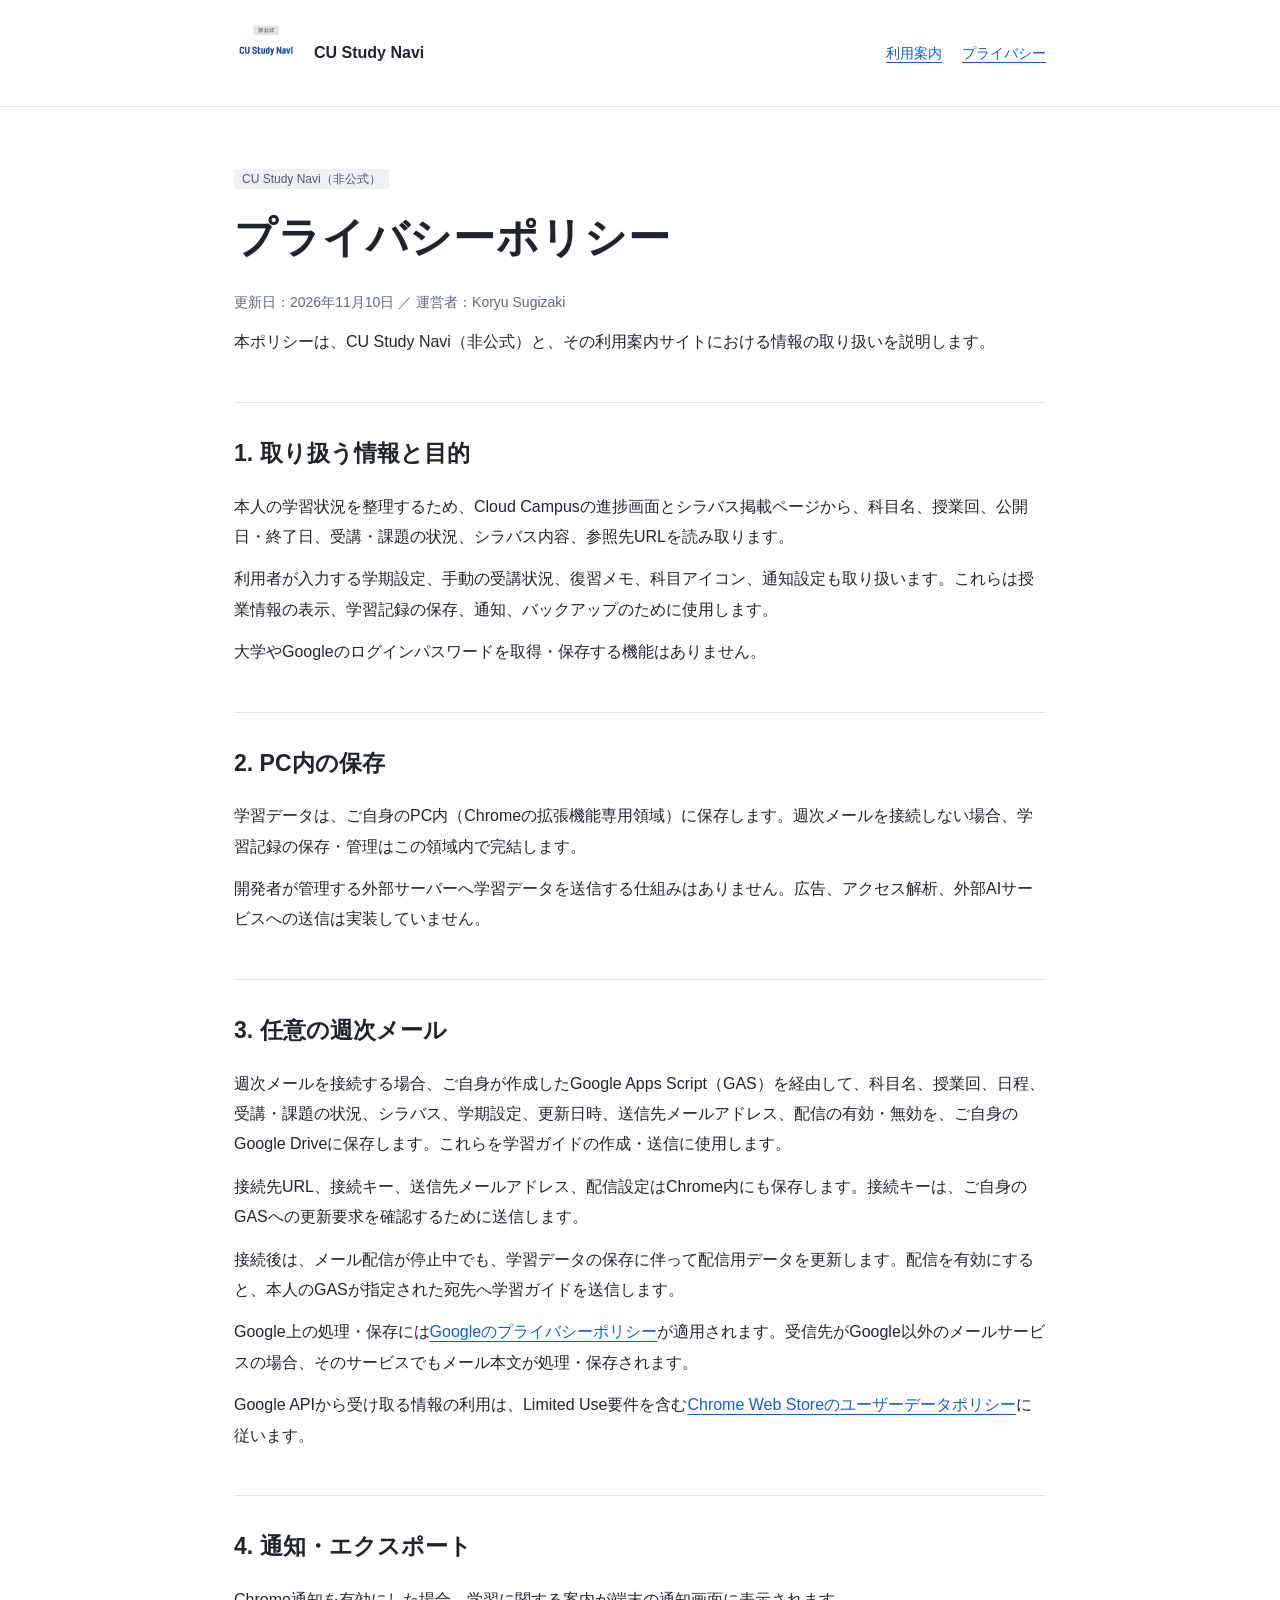
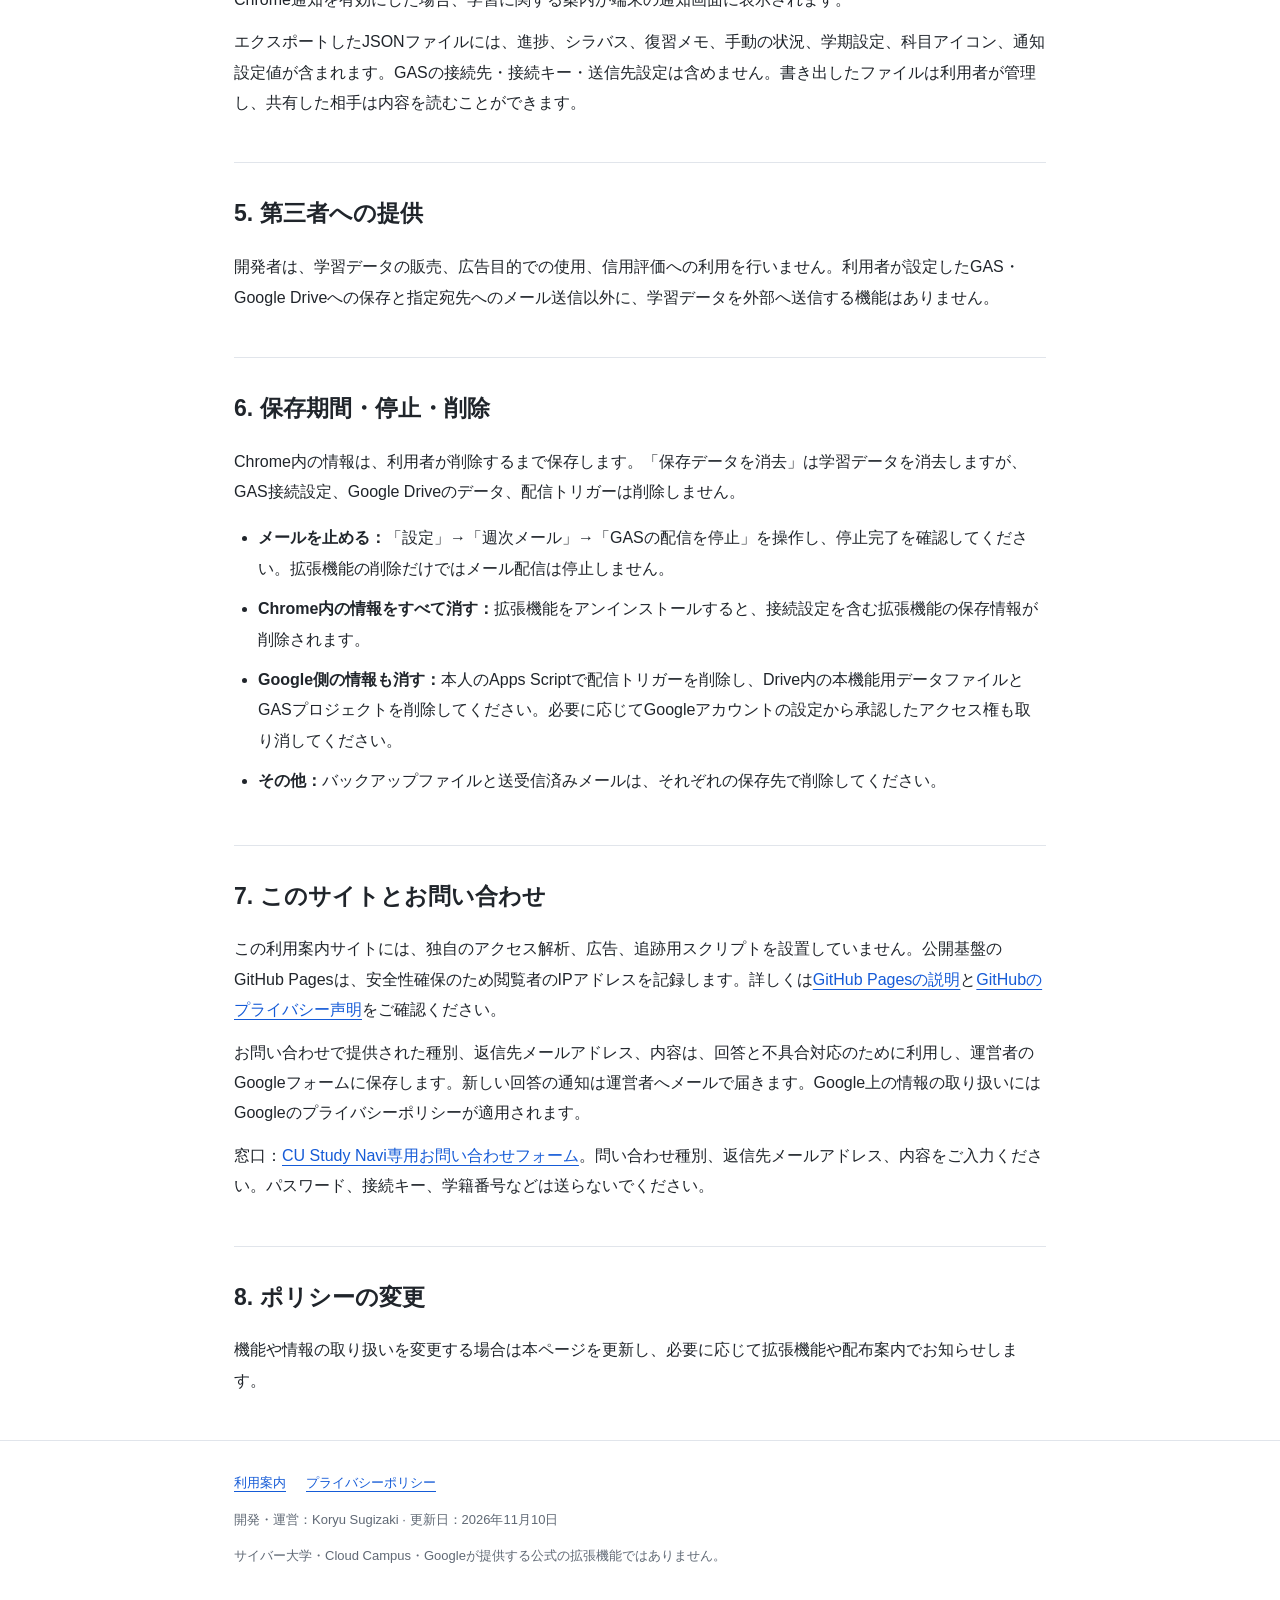
==== privacy.html @ 0a4404a7 "Add files via upload" ====
<!doctype html><html lang="ja"><head><meta charset="utf-8"><meta name="viewport" content="width=device-width,initial-scale=1"><meta name="description" content="CU Study Navi（非公式）の利用案内とデータの取り扱い。"><meta name="referrer" content="strict-origin-when-cross-origin"><title>プライバシーポリシー | CU Study Navi（非公式）</title><link rel="icon" href="icon.png"><link rel="stylesheet" href="style.css"></head><body><header><div class="wrap"><a href="index.html" aria-label="CU Study Navi ホーム"><img src="icon.png" alt="CU Study Navi 非公式" width="64" height="64"></a><strong>CU Study Navi</strong><nav aria-label="メイン"><a href="index.html">利用案内</a><a href="privacy.html">プライバシー</a></nav></div></header><main class="wrap"><div class="hero"><span class="badge">CU Study Navi（非公式）</span><h1>プライバシーポリシー</h1><p class="muted">更新日：2026年11月10日 ／ 運営者：Koryu Sugizaki</p><p>本ポリシーは、CU Study Navi（非公式）と、その利用案内サイトにおける情報の取り扱いを説明します。</p></div>
<section><h2>1. 取り扱う情報と目的</h2><p>本人の学習状況を整理するため、Cloud Campusの進捗画面とシラバス掲載ページから、科目名、授業回、公開日・終了日、受講・課題の状況、シラバス内容、参照先URLを読み取ります。</p><p>利用者が入力する学期設定、手動の受講状況、復習メモ、科目アイコン、通知設定も取り扱います。これらは授業情報の表示、学習記録の保存、通知、バックアップのために使用します。</p><p>大学やGoogleのログインパスワードを取得・保存する機能はありません。</p></section>
<section><h2>2. PC内の保存</h2><p>学習データは、ご自身のPC内（Chromeの拡張機能専用領域）に保存します。週次メールを接続しない場合、学習記録の保存・管理はこの領域内で完結します。</p><p>開発者が管理する外部サーバーへ学習データを送信する仕組みはありません。広告、アクセス解析、外部AIサービスへの送信は実装していません。</p></section>
<section><h2>3. 任意の週次メール</h2><p>週次メールを接続する場合、ご自身が作成したGoogle Apps Script（GAS）を経由して、科目名、授業回、日程、受講・課題の状況、シラバス、学期設定、更新日時、送信先メールアドレス、配信の有効・無効を、ご自身のGoogle Driveに保存します。これらを学習ガイドの作成・送信に使用します。</p><p>接続先URL、接続キー、送信先メールアドレス、配信設定はChrome内にも保存します。接続キーは、ご自身のGASへの更新要求を確認するために送信します。</p><p>接続後は、メール配信が停止中でも、学習データの保存に伴って配信用データを更新します。配信を有効にすると、本人のGASが指定された宛先へ学習ガイドを送信します。</p><p>Google上の処理・保存には<a href="https://policies.google.com/privacy?hl=ja">Googleのプライバシーポリシー</a>が適用されます。受信先がGoogle以外のメールサービスの場合、そのサービスでもメール本文が処理・保存されます。</p><p>Google APIから受け取る情報の利用は、Limited Use要件を含む<a href="https://developer.chrome.com/docs/webstore/program-policies/user-data">Chrome Web Storeのユーザーデータポリシー</a>に従います。</p></section>
<section><h2>4. 通知・エクスポート</h2><p>Chrome通知を有効にした場合、学習に関する案内が端末の通知画面に表示されます。</p><p>エクスポートしたJSONファイルには、進捗、シラバス、復習メモ、手動の状況、学期設定、科目アイコン、通知設定値が含まれます。GASの接続先・接続キー・送信先設定は含めません。書き出したファイルは利用者が管理し、共有した相手は内容を読むことができます。</p></section>
<section><h2>5. 第三者への提供</h2><p>開発者は、学習データの販売、広告目的での使用、信用評価への利用を行いません。利用者が設定したGAS・Google Driveへの保存と指定宛先へのメール送信以外に、学習データを外部へ送信する機能はありません。</p></section>
<section><h2>6. 保存期間・停止・削除</h2><p>Chrome内の情報は、利用者が削除するまで保存します。「保存データを消去」は学習データを消去しますが、GAS接続設定、Google Driveのデータ、配信トリガーは削除しません。</p><ul><li><strong>メールを止める：</strong>「設定」→「週次メール」→「GASの配信を停止」を操作し、停止完了を確認してください。拡張機能の削除だけではメール配信は停止しません。</li><li><strong>Chrome内の情報をすべて消す：</strong>拡張機能をアンインストールすると、接続設定を含む拡張機能の保存情報が削除されます。</li><li><strong>Google側の情報も消す：</strong>本人のApps Scriptで配信トリガーを削除し、Drive内の本機能用データファイルとGASプロジェクトを削除してください。必要に応じてGoogleアカウントの設定から承認したアクセス権も取り消してください。</li><li><strong>その他：</strong>バックアップファイルと送受信済みメールは、それぞれの保存先で削除してください。</li></ul></section>
<section><h2>7. このサイトとお問い合わせ</h2><p>この利用案内サイトには、独自のアクセス解析、広告、追跡用スクリプトを設置していません。公開基盤のGitHub Pagesは、安全性確保のため閲覧者のIPアドレスを記録します。詳しくは<a href="https://docs.github.com/en/pages/getting-started-with-github-pages/what-is-github-pages">GitHub Pagesの説明</a>と<a href="https://docs.github.com/en/site-policy/privacy-policies/github-general-privacy-statement">GitHubのプライバシー声明</a>をご確認ください。</p><p>お問い合わせで提供された種別、返信先メールアドレス、内容は、回答と不具合対応のために利用し、運営者のGoogleフォームに保存します。新しい回答の通知は運営者へメールで届きます。Google上の情報の取り扱いにはGoogleのプライバシーポリシーが適用されます。</p><p>窓口：<a href="https://docs.google.com/forms/d/e/1FAIpQLSd-oQjV-L4VIlmDB4wxQMtsLl2iQCh0BJSWZkYZmxQZ9X4MyQ/viewform">CU Study Navi専用お問い合わせフォーム</a>。問い合わせ種別、返信先メールアドレス、内容をご入力ください。パスワード、接続キー、学籍番号などは送らないでください。</p></section>
<section><h2>8. ポリシーの変更</h2><p>機能や情報の取り扱いを変更する場合は本ページを更新し、必要に応じて拡張機能や配布案内でお知らせします。</p></section></main><footer><div class="wrap"><a href="index.html">利用案内</a><a href="privacy.html">プライバシーポリシー</a><p>開発・運営：Koryu Sugizaki · 更新日：2026年11月10日</p><p>サイバー大学・Cloud Campus・Googleが提供する公式の拡張機能ではありません。</p></div></footer></body></html>
---- style.css ----
*{box-sizing:border-box}html{scroll-behavior:smooth}body{margin:0;color:#20252b;background:#fff;font:16px/1.9 -apple-system,BlinkMacSystemFont,"Segoe UI","Noto Sans JP",sans-serif}a{color:#155bd7;text-underline-offset:4px}a:focus-visible,summary:focus-visible{outline:3px solid #155bd7;outline-offset:5px}.wrap{max-width:860px;margin:auto;padding:0 24px}header{border-bottom:1px solid #e1e5eb}header .wrap{display:flex;align-items:center;gap:16px;padding-top:16px;padding-bottom:16px}header img{width:64px;height:64px}nav{margin-left:auto;display:flex;gap:20px;font-size:14px}.badge{font-size:12px;background:#eef0f2;padding:3px 8px;border-radius:3px;color:#525963}.hero{padding:56px 0 32px}h1{font-size:clamp(28px,5vw,42px);line-height:1.5;letter-spacing:.02em;margin:12px 0 20px}h2{font-size:23px;line-height:1.6;margin:0 0 20px}h3{font-size:17px}section{padding:32px 0;border-top:1px solid #e1e5eb}p{margin:12px 0}li{margin:10px 0}ol,ul{padding-left:1.5em}.muted{color:#606975;font-size:14px}.note{border-left:3px solid #155bd7;padding:12px 20px;background:#f6f8fc}.grid{display:grid;grid-template-columns:1fr 1fr;gap:24px}.grid div{padding:16px 0}details{border-bottom:1px solid #e1e5eb;padding:16px 0}summary{cursor:pointer;font-weight:600}footer{padding:30px 0;border-top:1px solid #e1e5eb;font-size:13px;color:#606975}footer a{margin-right:20px}@media(max-width:600px){nav{gap:12px}header strong{display:none}.hero{padding:32px 0 24px}.grid{grid-template-columns:1fr;gap:0}.wrap{padding-left:20px;padding-right:20px}}
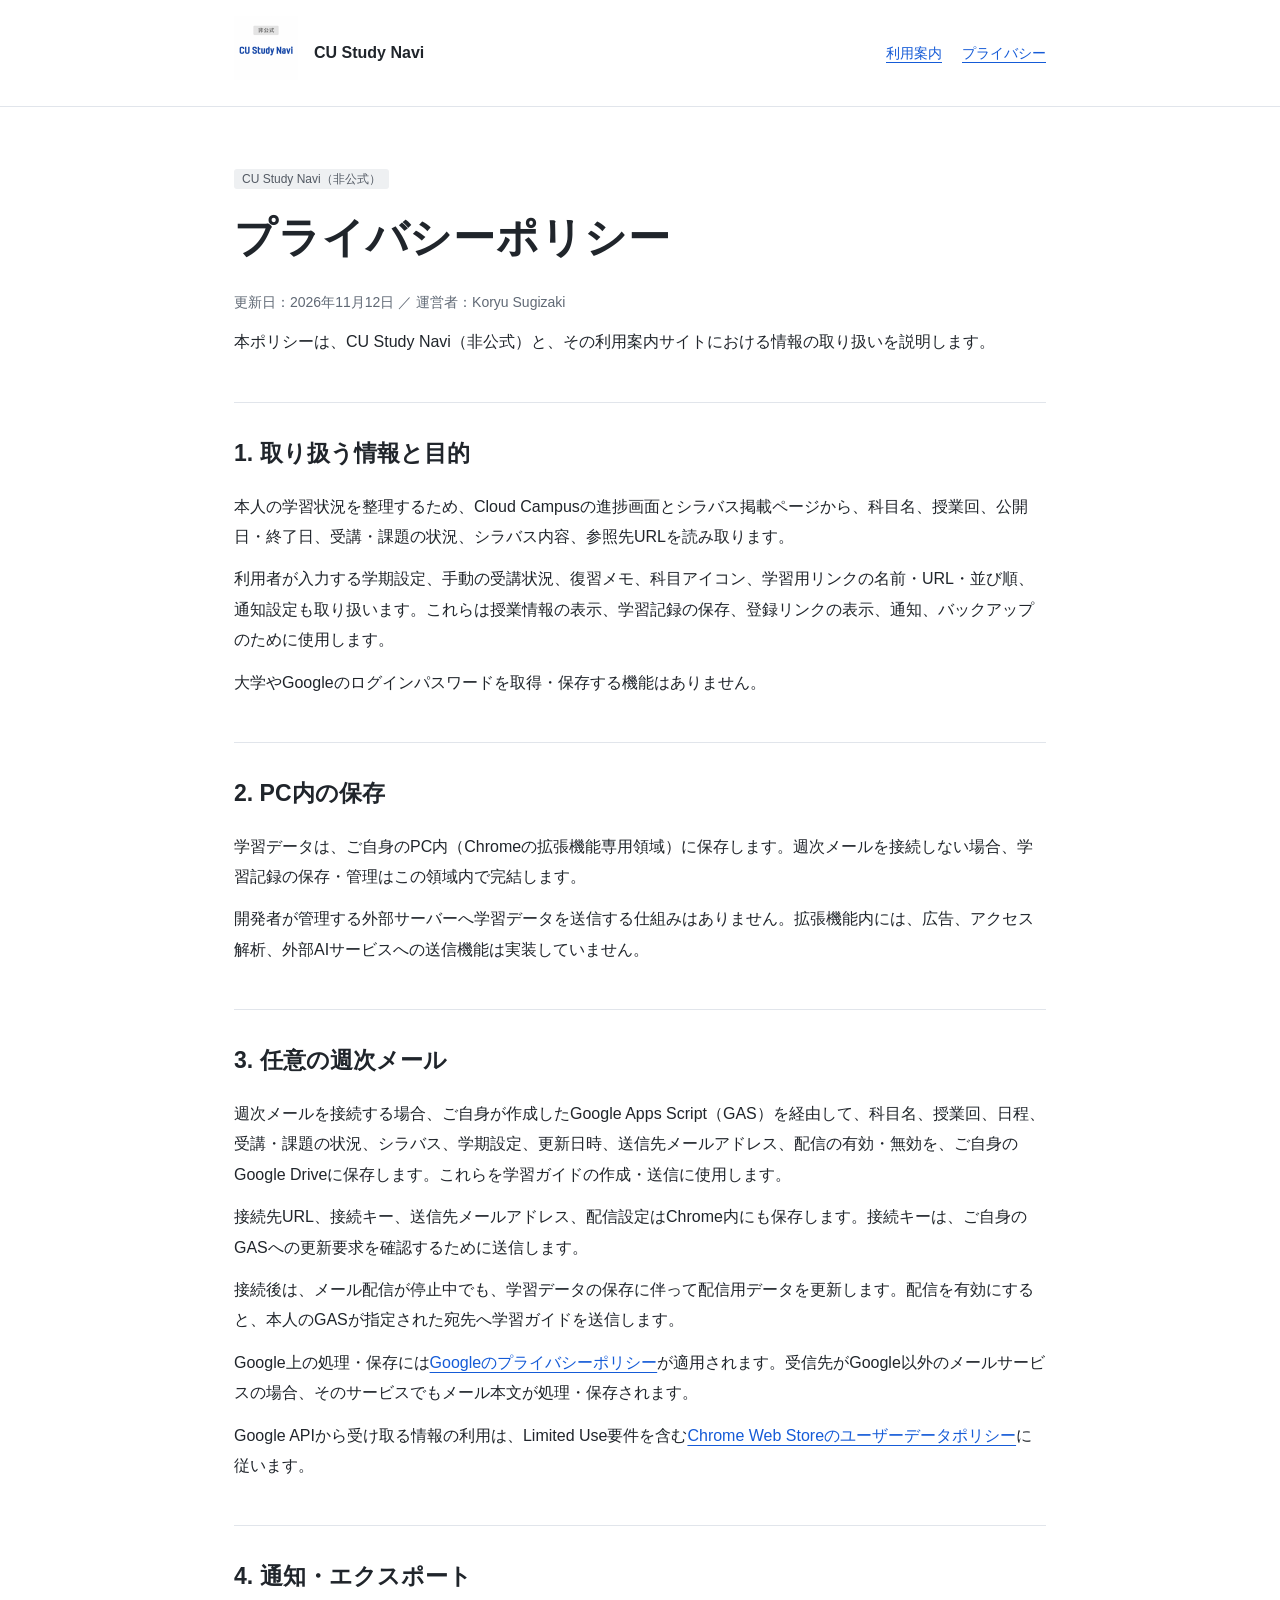
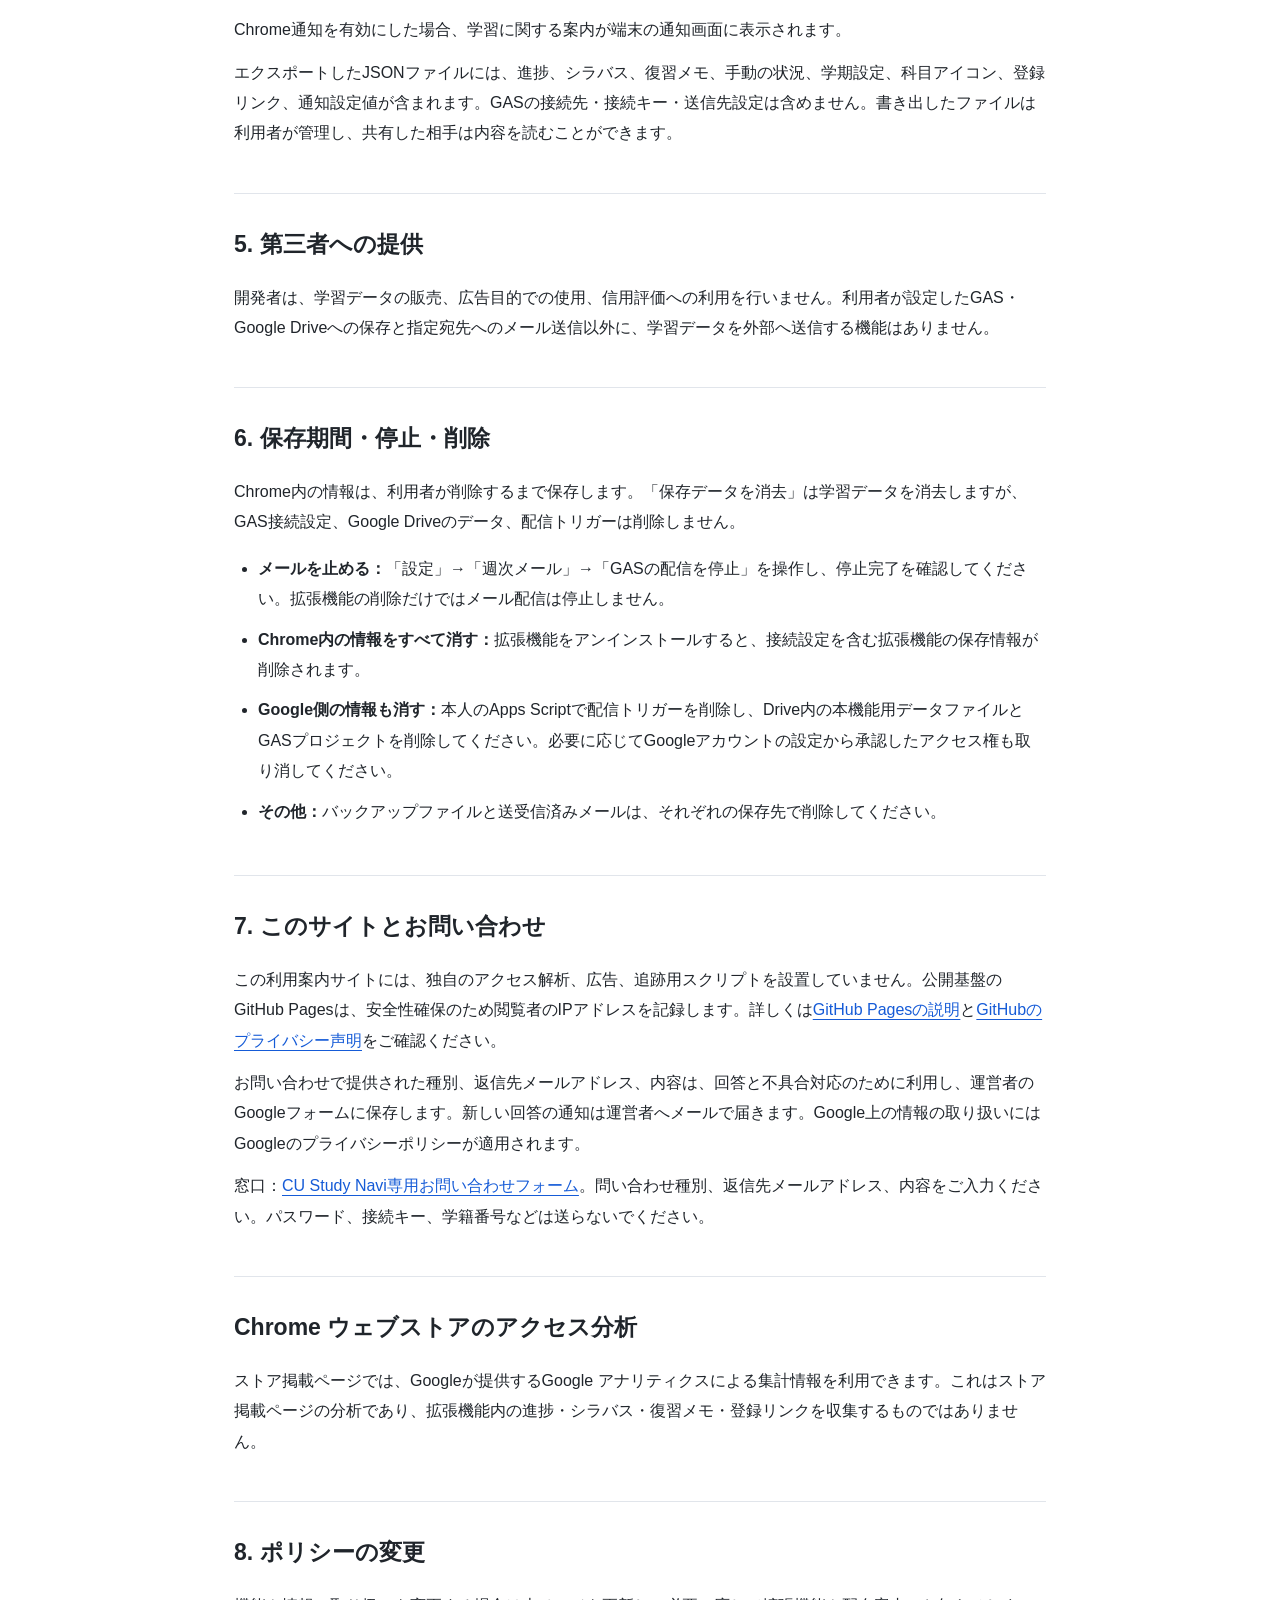
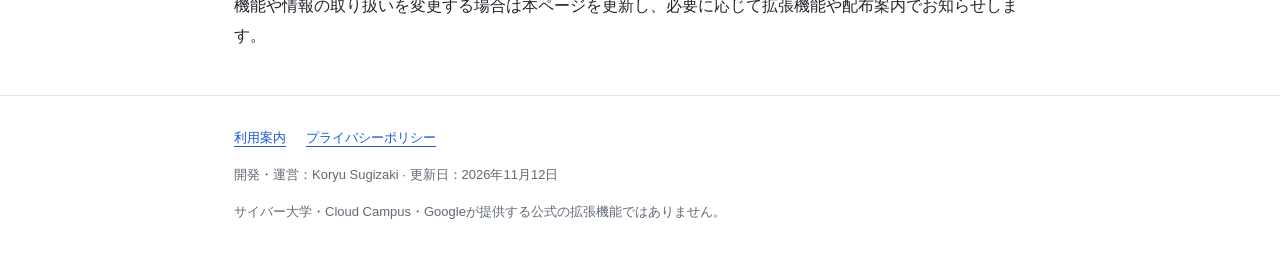
==== commit 67170aad: "Update support pages for version 0.6.8" ====
--- a/privacy.html
+++ b/privacy.html
@@ -1,9 +1,10 @@
-<!doctype html><html lang="ja"><head><meta charset="utf-8"><meta name="viewport" content="width=device-width,initial-scale=1"><meta name="description" content="CU Study Navi（非公式）の利用案内とデータの取り扱い。"><meta name="referrer" content="strict-origin-when-cross-origin"><title>プライバシーポリシー | CU Study Navi（非公式）</title><link rel="icon" href="icon.png"><link rel="stylesheet" href="style.css"></head><body><header><div class="wrap"><a href="index.html" aria-label="CU Study Navi ホーム"><img src="icon.png" alt="CU Study Navi 非公式" width="64" height="64"></a><strong>CU Study Navi</strong><nav aria-label="メイン"><a href="index.html">利用案内</a><a href="privacy.html">プライバシー</a></nav></div></header><main class="wrap"><div class="hero"><span class="badge">CU Study Navi（非公式）</span><h1>プライバシーポリシー</h1><p class="muted">更新日：2026年11月10日 ／ 運営者：Koryu Sugizaki</p><p>本ポリシーは、CU Study Navi（非公式）と、その利用案内サイトにおける情報の取り扱いを説明します。</p></div>
-<section><h2>1. 取り扱う情報と目的</h2><p>本人の学習状況を整理するため、Cloud Campusの進捗画面とシラバス掲載ページから、科目名、授業回、公開日・終了日、受講・課題の状況、シラバス内容、参照先URLを読み取ります。</p><p>利用者が入力する学期設定、手動の受講状況、復習メモ、科目アイコン、通知設定も取り扱います。これらは授業情報の表示、学習記録の保存、通知、バックアップのために使用します。</p><p>大学やGoogleのログインパスワードを取得・保存する機能はありません。</p></section>
-<section><h2>2. PC内の保存</h2><p>学習データは、ご自身のPC内（Chromeの拡張機能専用領域）に保存します。週次メールを接続しない場合、学習記録の保存・管理はこの領域内で完結します。</p><p>開発者が管理する外部サーバーへ学習データを送信する仕組みはありません。広告、アクセス解析、外部AIサービスへの送信は実装していません。</p></section>
+<!doctype html><html lang="ja"><head><meta charset="utf-8"><meta name="viewport" content="width=device-width,initial-scale=1"><meta name="description" content="CU Study Navi（非公式）の利用案内とデータの取り扱い。"><meta name="referrer" content="strict-origin-when-cross-origin"><title>プライバシーポリシー | CU Study Navi（非公式）</title><link rel="icon" href="icon.png"><link rel="stylesheet" href="style.css"></head><body><header><div class="wrap"><a href="index.html" aria-label="CU Study Navi ホーム"><img src="icon.png" alt="CU Study Navi 非公式" width="64" height="64"></a><strong>CU Study Navi</strong><nav aria-label="メイン"><a href="index.html">利用案内</a><a href="privacy.html">プライバシー</a></nav></div></header><main class="wrap"><div class="hero"><span class="badge">CU Study Navi（非公式）</span><h1>プライバシーポリシー</h1><p class="muted">更新日：2026年11月12日 ／ 運営者：Koryu Sugizaki</p><p>本ポリシーは、CU Study Navi（非公式）と、その利用案内サイトにおける情報の取り扱いを説明します。</p></div>
+<section><h2>1. 取り扱う情報と目的</h2><p>本人の学習状況を整理するため、Cloud Campusの進捗画面とシラバス掲載ページから、科目名、授業回、公開日・終了日、受講・課題の状況、シラバス内容、参照先URLを読み取ります。</p><p>利用者が入力する学期設定、手動の受講状況、復習メモ、科目アイコン、学習用リンクの名前・URL・並び順、通知設定も取り扱います。これらは授業情報の表示、学習記録の保存、登録リンクの表示、通知、バックアップのために使用します。</p><p>大学やGoogleのログインパスワードを取得・保存する機能はありません。</p></section>
+<section><h2>2. PC内の保存</h2><p>学習データは、ご自身のPC内（Chromeの拡張機能専用領域）に保存します。週次メールを接続しない場合、学習記録の保存・管理はこの領域内で完結します。</p><p>開発者が管理する外部サーバーへ学習データを送信する仕組みはありません。拡張機能内には、広告、アクセス解析、外部AIサービスへの送信機能は実装していません。</p></section>
 <section><h2>3. 任意の週次メール</h2><p>週次メールを接続する場合、ご自身が作成したGoogle Apps Script（GAS）を経由して、科目名、授業回、日程、受講・課題の状況、シラバス、学期設定、更新日時、送信先メールアドレス、配信の有効・無効を、ご自身のGoogle Driveに保存します。これらを学習ガイドの作成・送信に使用します。</p><p>接続先URL、接続キー、送信先メールアドレス、配信設定はChrome内にも保存します。接続キーは、ご自身のGASへの更新要求を確認するために送信します。</p><p>接続後は、メール配信が停止中でも、学習データの保存に伴って配信用データを更新します。配信を有効にすると、本人のGASが指定された宛先へ学習ガイドを送信します。</p><p>Google上の処理・保存には<a href="https://policies.google.com/privacy?hl=ja">Googleのプライバシーポリシー</a>が適用されます。受信先がGoogle以外のメールサービスの場合、そのサービスでもメール本文が処理・保存されます。</p><p>Google APIから受け取る情報の利用は、Limited Use要件を含む<a href="https://developer.chrome.com/docs/webstore/program-policies/user-data">Chrome Web Storeのユーザーデータポリシー</a>に従います。</p></section>
-<section><h2>4. 通知・エクスポート</h2><p>Chrome通知を有効にした場合、学習に関する案内が端末の通知画面に表示されます。</p><p>エクスポートしたJSONファイルには、進捗、シラバス、復習メモ、手動の状況、学期設定、科目アイコン、通知設定値が含まれます。GASの接続先・接続キー・送信先設定は含めません。書き出したファイルは利用者が管理し、共有した相手は内容を読むことができます。</p></section>
+<section><h2>4. 通知・エクスポート</h2><p>Chrome通知を有効にした場合、学習に関する案内が端末の通知画面に表示されます。</p><p>エクスポートしたJSONファイルには、進捗、シラバス、復習メモ、手動の状況、学期設定、科目アイコン、登録リンク、通知設定値が含まれます。GASの接続先・接続キー・送信先設定は含めません。書き出したファイルは利用者が管理し、共有した相手は内容を読むことができます。</p></section>
 <section><h2>5. 第三者への提供</h2><p>開発者は、学習データの販売、広告目的での使用、信用評価への利用を行いません。利用者が設定したGAS・Google Driveへの保存と指定宛先へのメール送信以外に、学習データを外部へ送信する機能はありません。</p></section>
 <section><h2>6. 保存期間・停止・削除</h2><p>Chrome内の情報は、利用者が削除するまで保存します。「保存データを消去」は学習データを消去しますが、GAS接続設定、Google Driveのデータ、配信トリガーは削除しません。</p><ul><li><strong>メールを止める：</strong>「設定」→「週次メール」→「GASの配信を停止」を操作し、停止完了を確認してください。拡張機能の削除だけではメール配信は停止しません。</li><li><strong>Chrome内の情報をすべて消す：</strong>拡張機能をアンインストールすると、接続設定を含む拡張機能の保存情報が削除されます。</li><li><strong>Google側の情報も消す：</strong>本人のApps Scriptで配信トリガーを削除し、Drive内の本機能用データファイルとGASプロジェクトを削除してください。必要に応じてGoogleアカウントの設定から承認したアクセス権も取り消してください。</li><li><strong>その他：</strong>バックアップファイルと送受信済みメールは、それぞれの保存先で削除してください。</li></ul></section>
 <section><h2>7. このサイトとお問い合わせ</h2><p>この利用案内サイトには、独自のアクセス解析、広告、追跡用スクリプトを設置していません。公開基盤のGitHub Pagesは、安全性確保のため閲覧者のIPアドレスを記録します。詳しくは<a href="https://docs.github.com/en/pages/getting-started-with-github-pages/what-is-github-pages">GitHub Pagesの説明</a>と<a href="https://docs.github.com/en/site-policy/privacy-policies/github-general-privacy-statement">GitHubのプライバシー声明</a>をご確認ください。</p><p>お問い合わせで提供された種別、返信先メールアドレス、内容は、回答と不具合対応のために利用し、運営者のGoogleフォームに保存します。新しい回答の通知は運営者へメールで届きます。Google上の情報の取り扱いにはGoogleのプライバシーポリシーが適用されます。</p><p>窓口：<a href="https://docs.google.com/forms/d/e/1FAIpQLSd-oQjV-L4VIlmDB4wxQMtsLl2iQCh0BJSWZkYZmxQZ9X4MyQ/viewform">CU Study Navi専用お問い合わせフォーム</a>。問い合わせ種別、返信先メールアドレス、内容をご入力ください。パスワード、接続キー、学籍番号などは送らないでください。</p></section>
-<section><h2>8. ポリシーの変更</h2><p>機能や情報の取り扱いを変更する場合は本ページを更新し、必要に応じて拡張機能や配布案内でお知らせします。</p></section></main><footer><div class="wrap"><a href="index.html">利用案内</a><a href="privacy.html">プライバシーポリシー</a><p>開発・運営：Koryu Sugizaki · 更新日：2026年11月10日</p><p>サイバー大学・Cloud Campus・Googleが提供する公式の拡張機能ではありません。</p></div></footer></body></html>+<section><h2>Chrome ウェブストアのアクセス分析</h2><p>ストア掲載ページでは、Googleが提供するGoogle アナリティクスによる集計情報を利用できます。これはストア掲載ページの分析であり、拡張機能内の進捗・シラバス・復習メモ・登録リンクを収集するものではありません。</p></section>
+<section><h2>8. ポリシーの変更</h2><p>機能や情報の取り扱いを変更する場合は本ページを更新し、必要に応じて拡張機能や配布案内でお知らせします。</p></section></main><footer><div class="wrap"><a href="index.html">利用案内</a><a href="privacy.html">プライバシーポリシー</a><p>開発・運営：Koryu Sugizaki · 更新日：2026年11月12日</p><p>サイバー大学・Cloud Campus・Googleが提供する公式の拡張機能ではありません。</p></div></footer></body></html>
